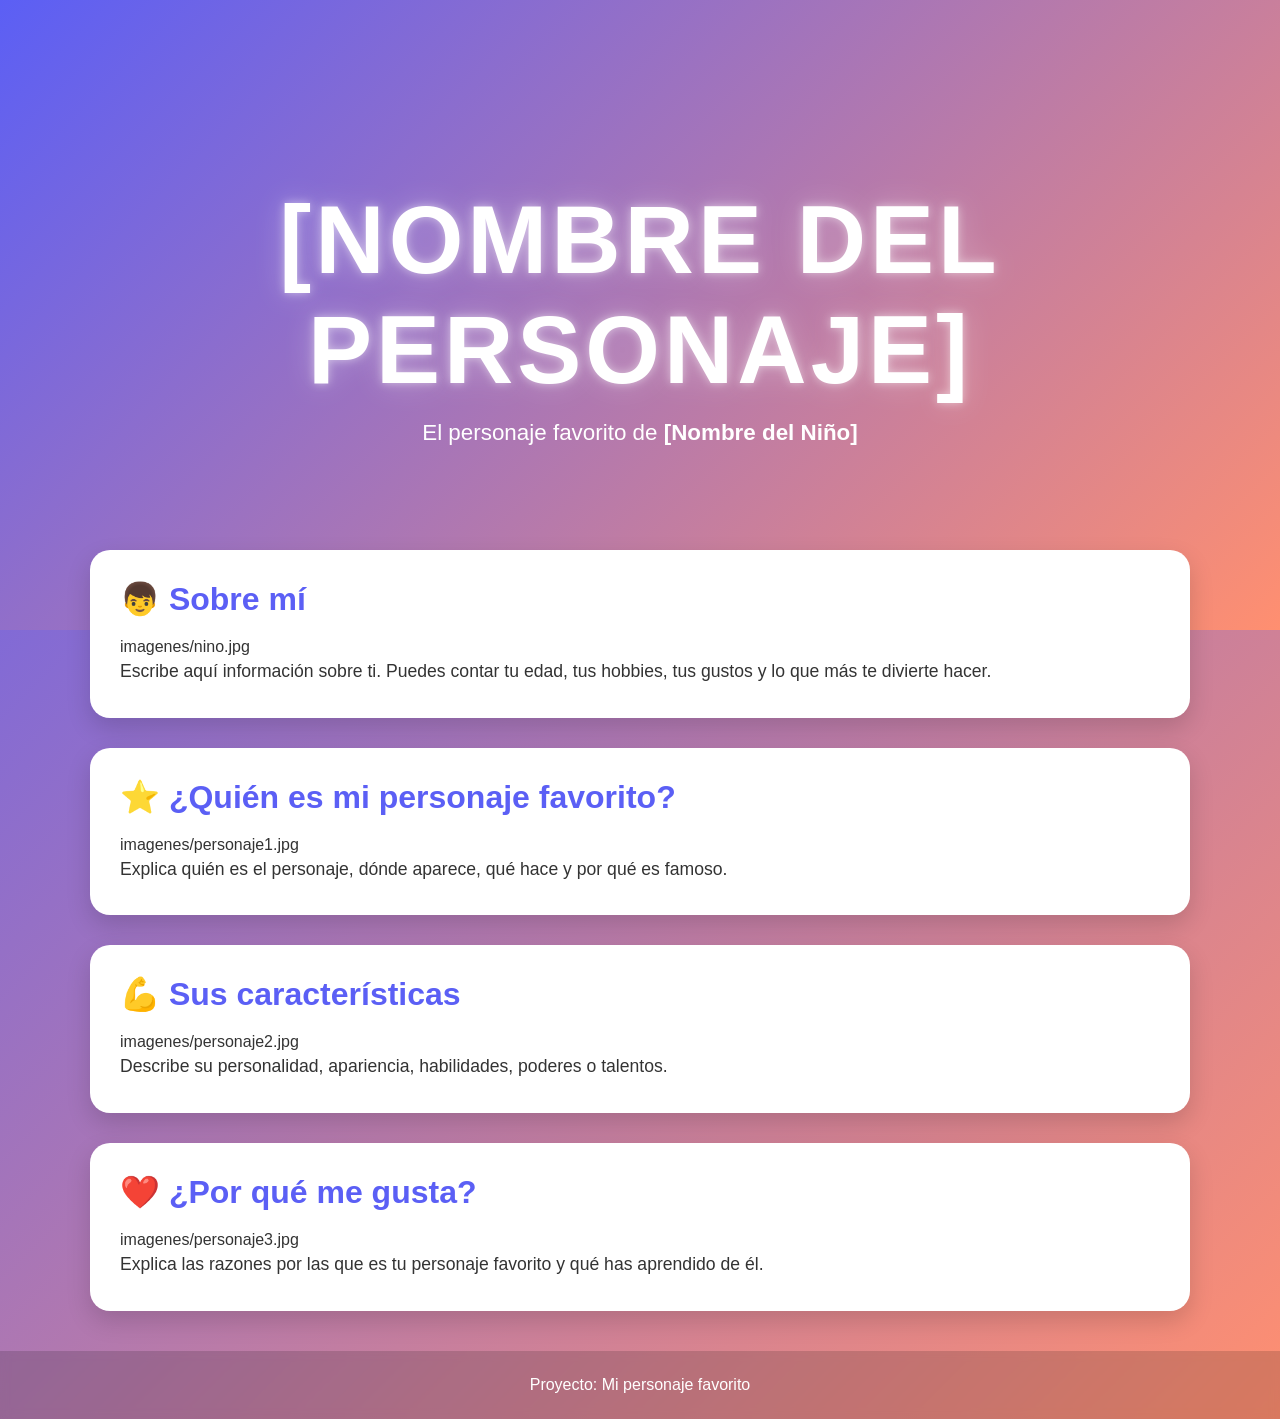
==== docs/personajeFavorito/index.html @ d0f301f1 "Automated update" ====
<!DOCTYPE html>
<html lang="es">

<head>
    <meta charset="UTF-8">
    <meta name="viewport" content="width=device-width, initial-scale=1.0">
    <title>[Nombre del Personaje]</title>
    <link rel="stylesheet" href="style.css">
</head>

<body>

    <header class="hero">
        <div class="hero-content">
            <h1>[NOMBRE DEL PERSONAJE]</h1>
            <p>El personaje favorito de <strong>[Nombre del Niño]</strong></p>
        </div>
    </header>

    <main>

        <section class="card">
            <h2>👦 Sobre mí</h2>
            imagenes/nino.jpg

            <p>
                Escribe aquí información sobre ti.
                Puedes contar tu edad, tus hobbies,
                tus gustos y lo que más te divierte hacer.
            </p>
        </section>

        <section class="card">
            <h2>⭐ ¿Quién es mi personaje favorito?</h2>
            imagenes/personaje1.jpg

            <p>
                Explica quién es el personaje, dónde aparece,
                qué hace y por qué es famoso.
            </p>
        </section>

        <section class="card">
            <h2>💪 Sus características</h2>
            imagenes/personaje2.jpg

            <p>
                Describe su personalidad, apariencia,
                habilidades, poderes o talentos.
            </p>
        </section>

        <section class="card">
            <h2>❤️ ¿Por qué me gusta?</h2>
            imagenes/personaje3.jpg

            <p>
                Explica las razones por las que es tu personaje favorito
                y qué has aprendido de él.
            </p>
        </section>

    </main>

    <footer>
        <p>Proyecto: Mi personaje favorito</p>
    </footer>

</body>

</html>
---- docs/personajeFavorito/style.css ----
/*======================================
  PALETA DE COLORES
======================================*/
:root {
    --color-primario: #5b5ff5;
    --color-secundario: #ff8f70;
}

/*======================================
  CONFIGURACIÓN GENERAL
======================================*/
* {
    margin: 0;
    padding: 0;
    box-sizing: border-box;
}

body {
    font-family: "Segoe UI", Arial, sans-serif;

    background: linear-gradient(
        135deg,
        var(--color-primario),
        var(--color-secundario)
    );

    min-height: 100vh;
    color: #333;
}

/*======================================
  HERO
======================================*/
.hero {
    height: 70vh;

    display: flex;
    justify-content: center;
    align-items: center;

    text-align: center;

    background: linear-gradient(
        135deg,
        var(--color-primario),
        var(--color-secundario)
    );

    color: white;
}

.hero-content {
    animation: aparecer 1.5s ease;
}

.hero h1 {
    font-size: clamp(3rem, 8vw, 6rem);
    letter-spacing: 4px;
    text-transform: uppercase;

    text-shadow:
        0 0 10px rgba(255,255,255,.5),
        0 0 30px rgba(255,255,255,.3);

    animation: flotar 3s ease-in-out infinite;
}

.hero p {
    font-size: 1.4rem;
    margin-top: 15px;
}

/*======================================
  CONTENEDOR
======================================*/
main {
    width: 90%;
    max-width: 1100px;

    margin: -80px auto 40px;
}

/*======================================
  TARJETAS
======================================*/
.card {
    background: white;

    margin-bottom: 30px;
    padding: 30px;

    border-radius: 20px;

    box-shadow: 0 10px 25px rgba(0,0,0,.15);

    transition: .3s;
}

.card:hover {
    transform: translateY(-8px);
}

.card h2 {
    color: var(--color-primario);
    margin-bottom: 20px;
    font-size: 2rem;
}

.card img {
    width: 100%;
    max-width: 450px;

    display: block;
    margin: 20px auto;

    border-radius: 15px;

    transition: .4s;
}

.card img:hover {
    transform: scale(1.05);
}

.card p {
    font-size: 1.1rem;
    line-height: 1.8;
}

/*======================================
  FOOTER
======================================*/
footer {
    text-align: center;

    padding: 25px;

    color: white;

    background: rgba(0,0,0,.15);

    backdrop-filter: blur(5px);
}

/*======================================
  ANIMACIONES
======================================*/
@keyframes aparecer {
    from {
        opacity: 0;
        transform: translateY(40px);
    }

    to {
        opacity: 1;
        transform: translateY(0);
    }
}

@keyframes flotar {
    0% {
        transform: translateY(0);
    }

    50% {
        transform: translateY(-10px);
    }

    100% {
        transform: translateY(0);
    }
}

/*======================================
  RESPONSIVE
======================================*/
@media (max-width: 768px) {

    .hero {
        height: 55vh;
    }

    .hero p {
        font-size: 1rem;
    }

    .card {
        padding: 20px;
    }

    .card h2 {
        font-size: 1.5rem;
    }
}
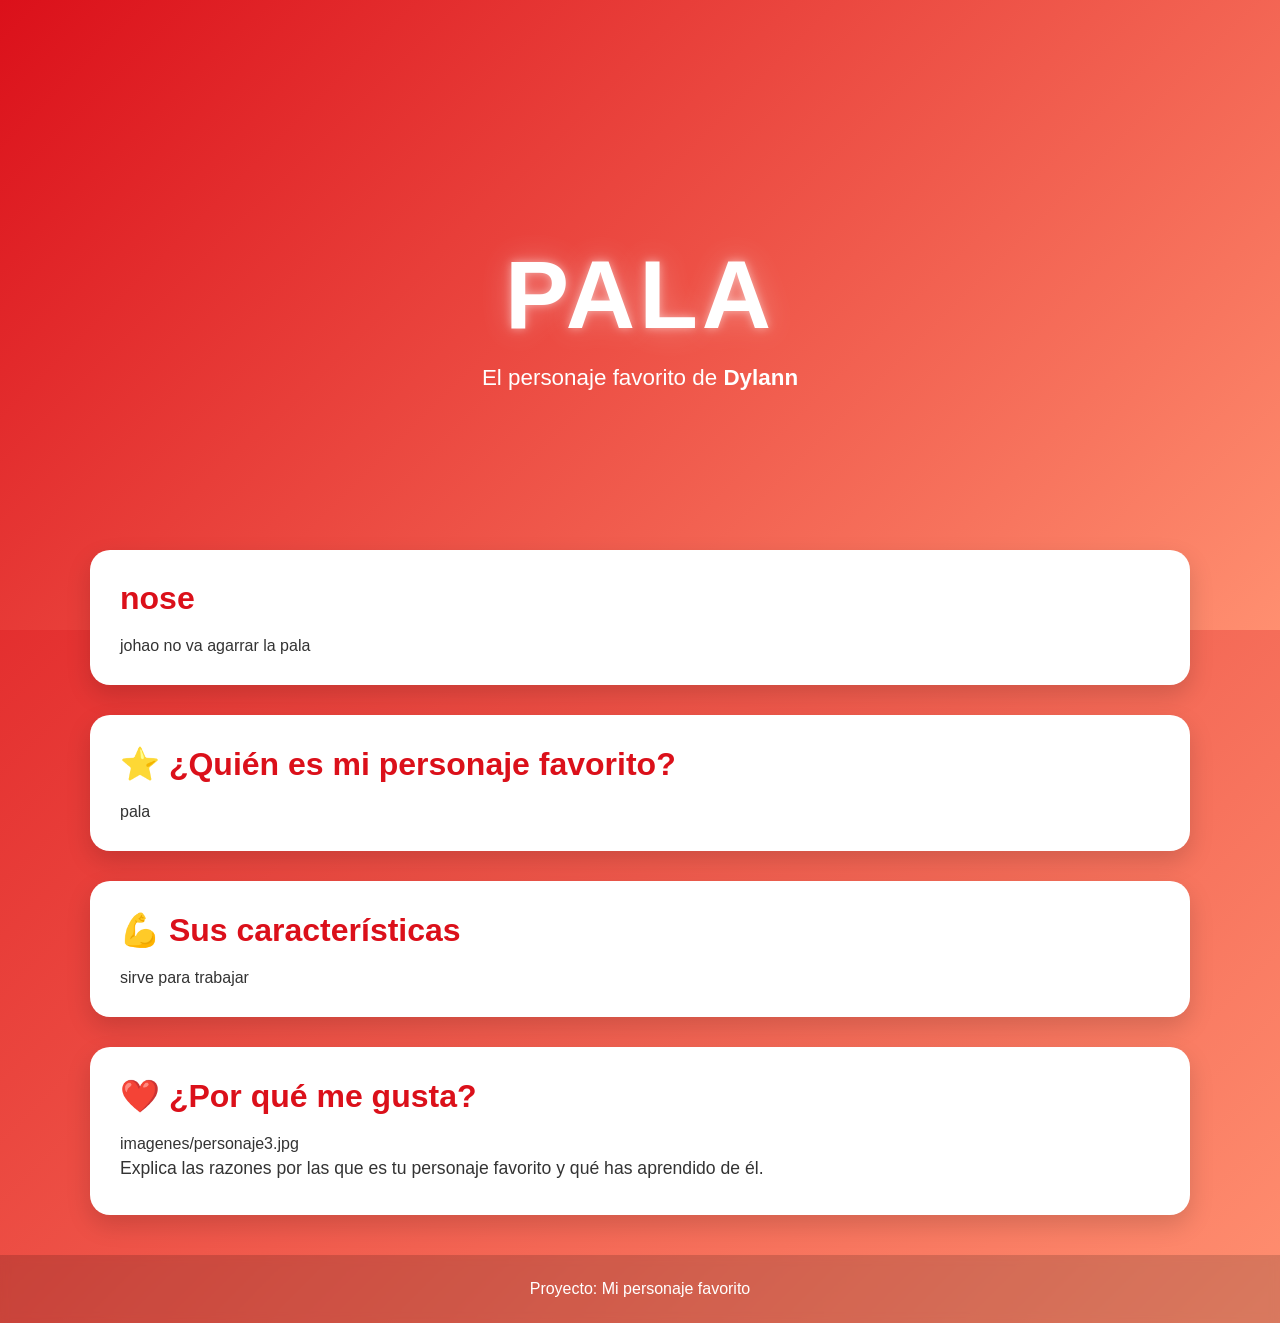
==== commit 61c8cbf8: "nino debio ganar" ====
--- a/docs/personajeFavorito/index.html
+++ b/docs/personajeFavorito/index.html
@@ -12,41 +12,38 @@
 
     <header class="hero">
         <div class="hero-content">
-            <h1>[NOMBRE DEL PERSONAJE]</h1>
-            <p>El personaje favorito de <strong>[Nombre del Niño]</strong></p>
+            <h1>pala</h1>
+            <p>El personaje favorito de <strong>Dylann
+            </strong></p>
         </div>
     </header>
 
     <main>
 
         <section class="card">
-            <h2>👦 Sobre mí</h2>
-            imagenes/nino.jpg
+            <h2>nose</h2>
+            johao no va agarrar la pala
 
             <p>
-                Escribe aquí información sobre ti.
-                Puedes contar tu edad, tus hobbies,
-                tus gustos y lo que más te divierte hacer.
+        
             </p>
         </section>
 
         <section class="card">
             <h2>⭐ ¿Quién es mi personaje favorito?</h2>
-            imagenes/personaje1.jpg
+            pala
 
             <p>
-                Explica quién es el personaje, dónde aparece,
-                qué hace y por qué es famoso.
+                 
             </p>
         </section>
 
         <section class="card">
             <h2>💪 Sus características</h2>
-            imagenes/personaje2.jpg
+            sirve para trabajar
 
             <p>
-                Describe su personalidad, apariencia,
-                habilidades, poderes o talentos.
+                
             </p>
         </section>
 
--- a/docs/personajeFavorito/style.css
+++ b/docs/personajeFavorito/style.css
@@ -2,7 +2,7 @@
   PALETA DE COLORES
 ======================================*/
 :root {
-    --color-primario: #5b5ff5;
+    --color-primario: #db101a;
     --color-secundario: #ff8f70;
 }
 
